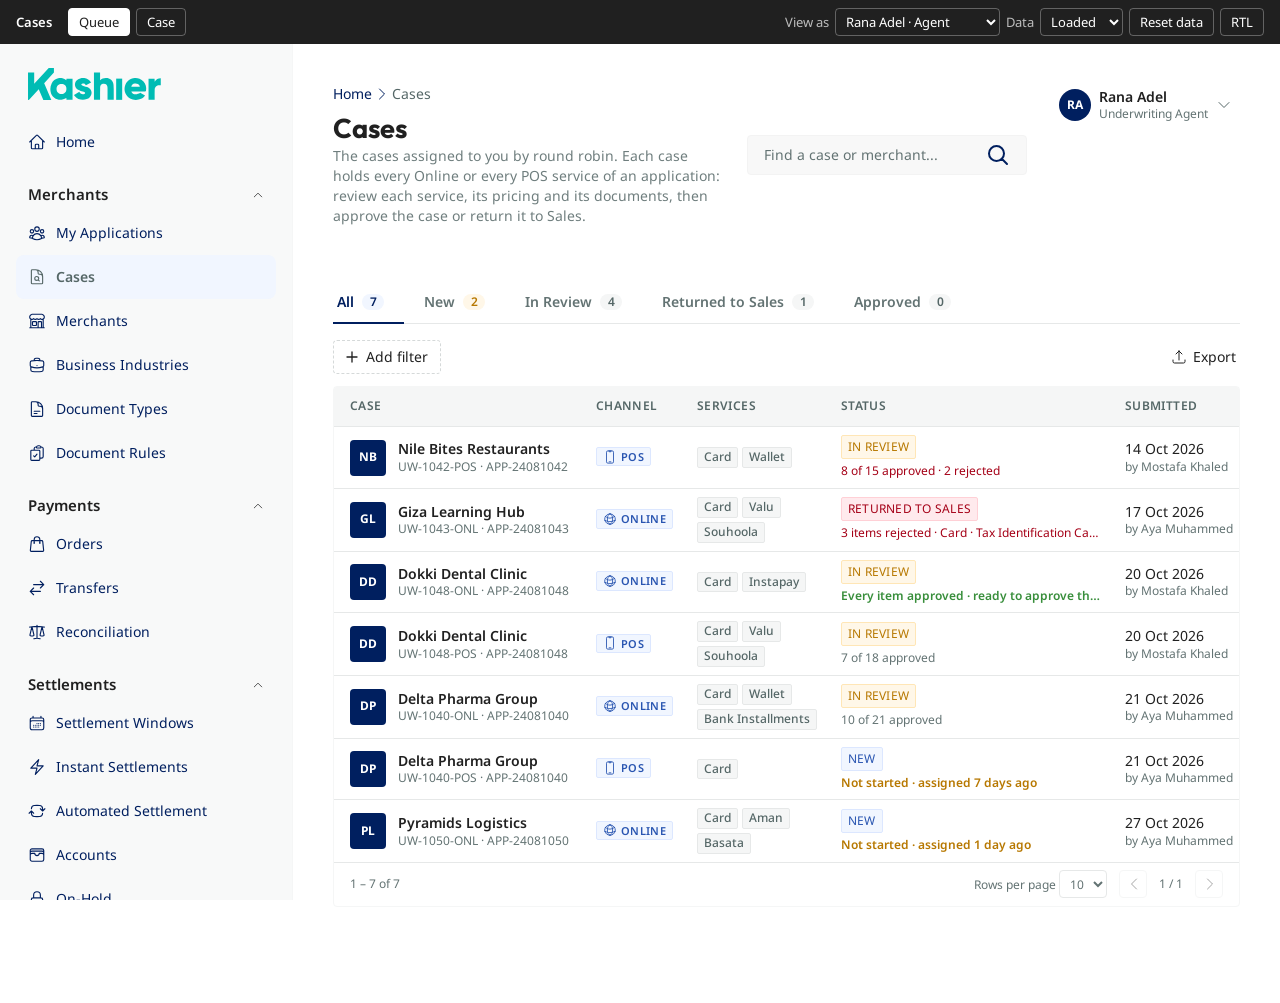
==== cases/index.html @ 45ff6eff "Cases prototype: underwriting review of submitted applications, one case per channel Co-Authored-By:" ====
<!DOCTYPE html>
<html lang="en" dir="ltr">
<head>
<meta charset="UTF-8">
<meta name="viewport" content="width=device-width, initial-scale=1">
<title>Cases</title>
<link rel="preconnect" href="https://fonts.googleapis.com">
<link rel="preconnect" href="https://fonts.gstatic.com" crossorigin>
<link href="https://fonts.googleapis.com/css2?family=Outfit:wght@400;600;700&family=Noto+Sans:wght@400;500;600;700&family=Noto+Naskh+Arabic:wght@400;600&display=swap" rel="stylesheet">
<link rel="stylesheet" href="../sales-applications/shared/base.css">
<link rel="stylesheet" href="../sales-applications/shared/sa.css">
<link rel="stylesheet" href="../components/filter-bar.css">
<style>
  /* Cases list: a list page (tables.md), one row per case */
  .wrap { max-width: 1600px; margin-inline: auto; display: flex; flex-direction: column; gap: 24px; }
  .wrap > [data-live="body"] { min-width: 0; display: flex; flex-direction: column; gap: 16px; }
  .lnav { display: flex; flex-direction: column; gap: 16px; min-width: 0; }
  .stabs { display: flex; gap: 0; overflow-x: auto; scrollbar-width: none; background: linear-gradient(var(--border), var(--border)) left bottom / 100% 1px no-repeat; background-attachment: local; }
  .stabs::-webkit-scrollbar { display: none; }
  .stabs button { display: inline-flex; align-items: center; gap: 8px; padding: 10px 20px; border: 0; background: none; font-weight: 600; color: var(--muted-fg); border-block-end: 2px solid transparent; white-space: nowrap; flex-shrink: 0; }
  .stabs button:first-child { padding-inline-start: 4px; }
  .stabs button:hover { color: var(--foreground); }
  .stabs button[aria-selected="true"] { color: var(--primary); border-color: var(--primary); }
  .stabs .c { font-size: 12px; font-weight: 600; min-width: 22px; padding: 0 6px; border-radius: 99px; background: var(--muted); color: var(--cadet-base); text-align: center; }
  .stabs [aria-selected="true"] .c { background: var(--primary-10); color: var(--primary); }
  .stabs .c.attn { background: var(--mango-10); color: var(--mango-70); }

  /* topbar search (layout.md §6b): 370px from 1440, 280px at 1280, a full-width row under the title below that */
  .hdr { flex-wrap: wrap; }
  .hdr .tsearch { align-self: center; display: flex; }
  .hdr .tsearch.kf-search { width: 280px; max-width: none; flex: 0 0 auto; }
  @media (min-width: 1440px) { .hdr .tsearch.kf-search { width: 370px; } }
  @media (max-width: 1279px) { .hdr .tsearch { order: 3; flex-basis: 100%; } .hdr .tsearch.kf-search { width: 100%; } }
  .lcard { background: var(--white); border: 1px solid var(--border-subtle); border-radius: var(--radius); min-width: 0; overflow: hidden; }

  table.dt.uwq { min-width: 940px; }
  .dt td { cursor: pointer; }
  .dt th, .dt td { padding-inline: 12px; }
  .dt th:first-child, .dt td:first-child { padding-inline-start: 16px; min-width: 250px; }
  .dt .mer { display: flex; align-items: center; gap: 12px; }
  .dt .mer .two { min-width: 0; }
  .dt .two .p { font-weight: 600; white-space: nowrap; }
  .dt .mer .two .s { white-space: nowrap; overflow: hidden; text-overflow: ellipsis; max-width: 220px; }
  .mav { width: 36px; height: 36px; border-radius: 4px; background: var(--primary); color: var(--white); display: grid; place-items: center; font-size: 12px; font-weight: 700; flex-shrink: 0; }
  .dt td.num { white-space: nowrap; }
  .dt td.go { width: 40px; padding-inline: 4px 12px; color: var(--cadet-base); }
  .dt tr:focus-visible td { background: var(--primary-10); outline: none; }
  .svcs { display: flex; flex-wrap: wrap; gap: 4px; max-width: 260px; }
  .svcs .tag { text-transform: none; letter-spacing: 0; font-weight: 500; font-size: 12px; }
  .sub2 { display: block; margin-block-start: 4px; font-size: 12px; color: var(--muted-fg); max-width: 260px; white-space: nowrap; overflow: hidden; text-overflow: ellipsis; }
  .sub2.h { color: var(--destructive); }
  .sub2.m { color: var(--mango-70); font-weight: 600; }
  .sub2.ok { color: var(--lemon-80); font-weight: 600; }
  .who { display: inline-flex; align-items: center; gap: 8px; white-space: nowrap; }
  .who .av { width: 28px; height: 28px; border-radius: 50%; background: var(--primary-10); color: var(--primary); display: grid; place-items: center; font-size: 11px; font-weight: 700; }
  .pager select { border: 1px solid var(--border); border-radius: 4px; height: 28px; padding: 0 6px; background: var(--white); }
  @media (pointer: coarse) { .pager select { height: 44px; } }
  .skel-row td span { display: block; height: 12px; border-radius: 2px; background: linear-gradient(90deg, var(--muted) 0%, #ECEEEE 50%, var(--muted) 100%); background-size: 200% 100%; animation: sk 1s linear infinite; }

  /* below 1280: record cards (lists.md §1), 2-up on tablets */
  .rcards-l { display: none; }
  @media (max-width: 1279px) {
    .tscroll { display: none; }
    .rcards-l { display: grid; grid-template-columns: 1fr; gap: 8px; padding: 12px; }
    .rc { display: flex; flex-direction: column; gap: 8px; padding: 12px; border: 1px solid var(--border); border-radius: var(--radius); background: var(--white); text-align: start; width: 100%; color: var(--foreground); }
    .rc:active { background: var(--primary-10); }
    .rc .top { display: flex; align-items: center; gap: 12px; }
    .rc .top .t { flex: 1; min-width: 0; display: flex; flex-direction: column; }
    .rc .top .t b { font-weight: 600; }
    .rc .top .t span, .rc .meta { font-size: 12px; color: var(--muted-fg); }
    .rc .meta { display: flex; flex-wrap: wrap; gap: 4px 12px; }
    .rc .svcs { max-width: none; }
  }
  @media (min-width: 768px) and (max-width: 1279px) { .rcards-l { grid-template-columns: 1fr 1fr; } }
  @media (max-width: 767px) { .pager .rpp { display: none; } }
</style>
</head>
<body>
<script src="../components/filter-bar.js"></script>
<script src="../sales-applications/shared/agent-icons.js"></script>
<script src="../sales-applications/shared/sa-core.js"></script>
<script src="shared/uw-core.js"></script>
<script src="shared/uw-queue.js"></script>
<script>
(function () {
  const { esc } = SA;
  let data = 'loaded';
  const V = {
    key: 'uw-queue', nav: 'Cases', protoTitle: 'Cases', pages: UW.PAGES, me: () => UW.me(),
    protoControls: () => `<label class="lbl" for="uwAs">View as</label><select id="uwAs">${Object.values(UW.USERS).map(u => `<option value="${u.key}" ${UW.me().key === u.key ? 'selected' : ''}>${esc(u.name)} · ${u.manager ? 'Manager' : 'Agent'}</option>`).join('')}</select><label class="lbl" for="dstate">Data</label><select id="dstate">${['loaded', 'loading', 'empty'].map(d => `<option value="${d}" ${data === d ? 'selected' : ''}>${d[0].toUpperCase() + d.slice(1)}</option>`).join('')}</select><button type="button" id="uwReset">Reset data</button>`,
    bindProto() {
      document.getElementById('uwAs').onchange = e => { UW.setMe(e.target.value); UWQueue.reset(); SA.rerender(); SA.toast('Viewing as ' + UW.me().name); };
      document.getElementById('dstate').onchange = e => { data = e.target.value; UWQueue.setData(data); SA.rerender(); };
      document.getElementById('uwReset').onclick = () => { UW.resetAll(); location.reload(); };
    },
    render() { UWQueue.render(document.getElementById('page')); },
    chg: UWQueue.chg,
    act: UWQueue.act
  };
  document.addEventListener('click', e => { const tr = e.target.closest('tr[data-href]'); if (tr) location.href = tr.dataset.href; });
  document.addEventListener('keydown', e => { const tr = e.target.closest && e.target.closest('tr[data-href]'); if (tr && (e.key === 'Enter' || e.key === ' ')) { e.preventDefault(); location.href = tr.dataset.href; } });
  SA.mount(V);
})();
</script>
</body>
</html>
---- sales-applications/shared/base.css ----
/* Filter proposals: shared shell, tokens and table (kashier-styleguide v0.17). No shadows anywhere. */
:root {
  --primary: #001F5F; --primary-hover: #103788; --primary-10: #F1F6FF; --ocean-20: #DCE7FF; --ocean-30: #C0D5FF; --link: #2955B1;
  --accent: #00BCB4;
  --destructive: #A50017; --error-10: #FFEAED;
  --warning: #FBAF1F; --warning-fg: #513500; --mango-10: #FFF7E8; --mango-20: #FFE6B6; --mango-60: #D9930E; --mango-70: #B77801;
  --success: #4AAB4E; --lemon-10: #F3FFF4; --lemon-20: #D1FFD3; --lemon-80: #388E3B;
  --foreground: #202020; --muted-fg: #637373; --cadet-base: #556767; --cadet-04: #839090; --cadet-05: #919C9C; --cadet-07: #D5D9D9;
  --border: #E6E8E8; --border-subtle: #F5F6F6; --muted: #F5F6F6; --bg: #F8F9F9; --white: #FFFFFF;
  --scrim: rgba(0, 0, 0, .4);
  --radius: 4px;
  --font-display: 'Outfit', Arial, sans-serif;
  --font-body: 'Noto Sans', Arial, sans-serif;
  --fs-xs: 14px; --fs-xxs: 12px;
  --sidebar-w: 293px;
  --ctl-h: 36px; /* filter-row control height: Customer Portal 37 rounded to the 4px grid */
}
html[lang="ar"] { --font-display: 'Cairo', Tahoma, sans-serif; --font-body: 'Noto Naskh Arabic', Tahoma, sans-serif; --fs-xs: 13px; }

* { box-sizing: border-box; }
html, body { margin: 0; }
body { font-family: var(--font-body); font-size: var(--fs-xs); line-height: 1.4; color: var(--foreground); background: var(--white); }
h1, h2, h3 { margin: 0; font-family: var(--font-display); font-weight: 700; }
button, input, select { font: inherit; color: inherit; }
button { cursor: pointer; }
a { color: var(--link); text-decoration: none; }
:focus-visible { outline: 2px solid var(--primary); outline-offset: 2px; }
[hidden] { display: none !important; }
.sr-only { position: absolute; width: 1px; height: 1px; overflow: hidden; clip: rect(0 0 0 0); white-space: nowrap; }
.ic { width: 18px; height: 18px; flex-shrink: 0; }
.ic-14 { width: 14px; height: 14px; flex-shrink: 0; }
.ic-16 { width: 16px; height: 16px; flex-shrink: 0; }
.ic-20 { width: 20px; height: 20px; flex-shrink: 0; }
.ic-24 { width: 24px; height: 24px; flex-shrink: 0; }
[dir="rtl"] .mirror { transform: scaleX(-1); }
.num { font-variant-numeric: tabular-nums; white-space: nowrap; }
.muted { color: var(--muted-fg); }
@media (prefers-reduced-motion: reduce) { *, *::before, *::after { animation-duration: 0s !important; transition-duration: 0s !important; } }

/* ---------- Proposal switcher (prototype chrome, not product UI) ---------- */
.proto { position: sticky; top: 0; z-index: 70; display: flex; align-items: center; gap: 8px 16px; flex-wrap: nowrap; overflow-x: auto; white-space: nowrap; scrollbar-width: none; min-height: 44px;
  padding: 8px 16px; background: var(--foreground); color: var(--white); font-size: 13px; }
.proto b { font-weight: 600; }
.proto a, .proto button { color: var(--white); border: 1px solid rgba(255,255,255,.3); background: none; border-radius: 4px; padding: 4px 10px; font-size: 13px; }
.proto a[aria-current="page"], .proto button[aria-pressed="true"] { background: var(--white); color: var(--foreground); border-color: var(--white); }
.proto .grp { display: flex; gap: 6px; align-items: center; flex-wrap: nowrap; flex-shrink: 0; }
.proto > b { flex-shrink: 0; }
.proto .sp { flex: 1; min-width: 8px; }
.proto::-webkit-scrollbar { display: none; }
@media (max-width: 767px) { .proto { position: static; font-size: 12px; } .proto > b { display: none; } .proto a, .proto button { padding: 2px 8px; font-size: 12px; } }

/* ---------- Shell ---------- */
.app { display: flex; min-height: calc(100vh - 44px); }
.sidebar { width: var(--sidebar-w); flex-shrink: 0; background: var(--bg); border-inline-end: 1px solid var(--border-subtle);
  padding: 24px 16px 20px; position: sticky; top: 44px; align-self: flex-start; height: calc(100vh - 44px); overflow-y: auto; }
.merchant { display: flex; align-items: center; gap: 10px; margin-block-end: 24px; }
.merchant .logo { width: 38px; height: 38px; border-radius: 4px; background: var(--primary); color: var(--white); display: grid; place-items: center; font-weight: 700; }
.merchant .nm { font-weight: 700; }
.merchant .mid { display: inline-block; font-size: 11px; color: var(--cadet-base); border: 1px solid var(--border); border-radius: 4px; padding-inline: 6px; }
.nav-grp { display: flex; flex-direction: column; gap: 4px; margin-block-start: 20px; }
.nav-grp:first-child { margin-block-start: 0; }
.nav-lbl { margin: 0 0 4px; padding-inline-start: 16px; font-size: 15px; font-weight: 600; }
.nav a { display: flex; align-items: center; gap: 10px; height: 44px; padding-inline: 12px; border-radius: 8px; color: var(--primary); }
.nav a:hover { background: var(--primary-10); }
.nav a[aria-current="page"] { color: var(--cadet-base); font-weight: 600; background: var(--primary-10); }

.main-col { flex: 1; min-width: 0; display: flex; flex-direction: column; }
.mbar { display: none; align-items: center; gap: 4px; height: 56px; padding-inline: 4px 16px; border-block-end: 1px solid var(--border-subtle); background: var(--white); }
.mbar .brand { font-family: var(--font-display); font-weight: 700; font-size: 20px; color: var(--primary); flex: 1; }
.icon-btn { width: 44px; height: 44px; display: inline-grid; place-items: center; border: 0; background: none; border-radius: 4px; color: var(--foreground); }
.icon-btn:hover { background: var(--muted); }
.nav-scrim { position: fixed; inset: 0; background: var(--scrim); z-index: 55; display: none; }
.nav-scrim.show { display: block; }
@media (max-width: 1023px) {
  .sidebar { position: fixed; inset-block: 0; inset-inline-start: 0; height: 100%; width: min(var(--sidebar-w), 86vw); z-index: 60; display: none; }
  .sidebar.open { display: block; }
  .mbar { display: flex; }
}

.container { width: 100%; padding: 16px 16px 96px; }
.wrap { max-width: 1600px; margin-inline: auto; display: flex; flex-direction: column; gap: 32px; }
@media (min-width: 768px) { .container { padding: 24px 24px 96px; } }
@media (min-width: 1024px) { .container { padding: 32px 32px 96px; } }
@media (min-width: 1280px) { .container { padding: 40px 40px 96px; } }

/* ---------- Topbar + page head ---------- */
.tb { display: flex; align-items: center; gap: 24px; min-height: 47px; }
.tb h1 { flex: 1; min-width: 0; font-size: 25px; line-height: 1.2; }
.tb-ctrls { display: none; align-items: center; gap: 24px; }
.lang-btn { border: 0; background: none; color: var(--cadet-base); padding: 8px 4px; min-height: 40px; }
.lang-btn:hover { color: var(--primary); }
.cur { display: inline-flex; align-items: center; gap: 4px; border: 1px solid var(--border); border-radius: 6px; padding: 6px 12px; }
.modechip { display: inline-flex; align-items: center; gap: 12px; padding: 8px; border-radius: 4px; border: 1px solid var(--mango-20); background: var(--mango-10); color: var(--warning-fg); white-space: nowrap; }
.modechip .trk { width: 32px; height: 16px; border-radius: 99px; background: var(--warning); position: relative; }
.modechip .trk::after { content: ""; position: absolute; top: -2px; inset-inline-start: 0; width: 20px; height: 20px; border-radius: 50%; background: var(--mango-10); border: 1px solid var(--mango-70); }
@media (min-width: 768px) { .tb h1 { font-size: 31px; } .tb-ctrls { display: flex; } }
@media (min-width: 1280px) { .tb h1 { font-size: 39px; } }

.cta-row { display: flex; justify-content: flex-end; gap: 12px; margin-block-end: -8px; }

/* ---------- Buttons ---------- */
.btn { display: inline-flex; align-items: center; justify-content: center; gap: 8px; height: 40px; padding-inline: 16px; border-radius: var(--radius);
  font-size: 14px; font-weight: 600; border: 1px solid transparent; white-space: nowrap; transition: background .12s, border-color .12s, color .12s; }
.btn-primary { background: var(--primary); color: var(--white); }
.btn-primary:hover { background: var(--primary-hover); }
.btn-outline { background: var(--white); border-color: var(--border); color: var(--primary); }
.btn-outline:hover { border-color: var(--primary); }
.btn-ghost { background: none; color: var(--primary); padding-inline: 8px; }
.btn-ghost:hover { background: var(--primary-10); }
.btn:disabled { opacity: .5; cursor: not-allowed; }
.btn-sm { height: var(--ctl-h); padding-inline: 12px; }
.btn:active { transform: translateY(1px); }

/* ---------- KPI bar ---------- */
.kpis { display: grid; grid-template-columns: repeat(2, 1fr); gap: 1px; background: var(--border-subtle); border: 1px solid var(--border-subtle); border-radius: var(--radius); overflow: hidden; }
.kpi { background: var(--white); padding: 16px; min-width: 0; }
.kpi .l { font-size: 12px; text-transform: uppercase; letter-spacing: .03em; color: var(--cadet-base); }
.kpi .v { font-family: var(--font-display); font-weight: 700; font-size: 25px; margin-block-start: 4px; }
.kpi .s { font-size: 12px; color: var(--muted-fg); }
@media (min-width: 1024px) { .kpis { grid-template-columns: repeat(4, 1fr); } .kpi .v { font-size: 31px; } }

/* Filters own what they filter: filter region + table sit in one 12px sub-stack */
.owned { display: flex; flex-direction: column; gap: 12px; min-width: 0; }

/* ---------- Table card ---------- */
.tcard { border: 1px solid var(--border-subtle); border-radius: var(--radius); background: var(--white); overflow: hidden; }
.tscroll { overflow-x: auto; }
table.dt { width: 100%; border-collapse: collapse; min-width: 880px; }
.dt th { height: 40px; padding-inline: 16px; background: var(--muted); text-align: start; font-size: 12px; font-weight: 600; text-transform: uppercase; letter-spacing: .03em; color: var(--cadet-base); white-space: nowrap; }
.dt td { height: 49px; padding: 8px 16px; border-block-start: 1px solid var(--border); vertical-align: middle; }
.dt tbody tr:hover td { background: var(--primary-10); }
.dt .two .p { display: block; }
.dt .two .s { display: block; font-size: 12px; color: var(--muted-fg); }
.dt .end { text-align: end; }
.cur-cell .c { font-size: 12px; color: var(--muted-fg); margin-inline-start: 4px; }
.sc { display: inline-block; padding: 2px 6px; border-radius: 2px; font-size: 12px; text-transform: uppercase; letter-spacing: .02em; white-space: nowrap; }
.sc.ok { background: var(--lemon-10); color: var(--lemon-80); border: 1px solid var(--lemon-20); }
.sc.bad { background: var(--error-10); color: var(--destructive); border: 1px solid #FFD0D6; }
.sc.warn { background: var(--mango-10); color: var(--mango-70); border: 1px solid var(--mango-20); }
.sc.neu { background: var(--muted); color: var(--cadet-base); border: 1px solid var(--border); }
.sc.info { background: var(--primary-10); color: var(--link); border: 1px solid var(--ocean-20); }
.pager { display: flex; align-items: center; justify-content: space-between; gap: 16px; height: 44px; padding-inline: 16px; border-block-start: 1px solid var(--border); font-size: 12px; color: var(--muted-fg); }
.pager .r { display: flex; align-items: center; gap: 12px; }
.pager button { width: 28px; height: 28px; border: 1px solid var(--border); background: var(--white); border-radius: 4px; display: inline-grid; place-items: center; color: var(--foreground); }
.pager button:disabled { opacity: .4; cursor: not-allowed; }

/* loading + empty */
.skel td span { display: block; height: 12px; border-radius: 2px; background: linear-gradient(90deg, var(--muted) 0%, #ECEEEE 50%, var(--muted) 100%); background-size: 200% 100%; animation: sk 1s linear infinite; }
@keyframes sk { from { background-position: 200% 0; } to { background-position: -200% 0; } }
.empty { padding: 56px 16px; text-align: center; display: flex; flex-direction: column; align-items: center; gap: 8px; }
.empty .ei { width: 48px; height: 48px; border-radius: 50%; background: var(--primary-10); color: var(--primary); display: grid; place-items: center; margin-block-end: 8px; }
.empty h3 { font-size: 18px; }
.empty p { margin: 0 0 8px; color: var(--muted-fg); max-width: 360px; }

/* ---------- Mobile record list (table collapses <768) ---------- */
.mlist { display: none; }
@media (max-width: 767px) {
  .tscroll { display: none; }
  .mlist { display: flex; flex-direction: column; }
  .mrow { display: flex; justify-content: space-between; gap: 12px; padding: 12px 16px; border-block-start: 1px solid var(--border); }
  .mrow:first-child { border-block-start: 0; }
  .mrow .a { font-weight: 700; }
  .mrow .t { display: flex; flex-direction: column; gap: 4px; min-width: 0; }
  .mrow .t span:last-child { font-size: 12px; color: var(--muted-fg); }
  .mrow .e { display: flex; flex-direction: column; align-items: flex-end; gap: 4px; }
  .pager .rpp { display: none; }
}
---- sales-applications/shared/sa.css ----
/* Sales Applications directions: shared pieces on top of base.css (kashier-styleguide v0.18). No shadows anywhere. */
.ell { white-space: nowrap; overflow: hidden; text-overflow: ellipsis; min-width: 0; }
.btn-danger { background: var(--destructive); color: var(--white); }
.btn-danger:hover { background: #7E0012; }
.btn-outline-danger { background: var(--white); border-color: var(--border); color: var(--destructive); }
.btn-outline-danger:hover { border-color: var(--destructive); }
.link-btn { border: 0; background: none; color: var(--link); font-weight: 600; padding: 4px 2px; border-radius: 4px; display: inline-flex; align-items: center; gap: 6px; }
.link-btn:hover { color: var(--primary-hover); text-decoration: underline; }
.link-btn.danger { color: var(--destructive); }
.link-btn:disabled { color: var(--cadet-05); cursor: not-allowed; text-decoration: none; }

/* ---------- Proto bar extras ---------- */
.proto select { background: none; color: var(--white); border: 1px solid rgba(255,255,255,.3); border-radius: 4px; padding: 3px 6px; font-size: 13px; }
.proto select option { color: var(--foreground); }
.proto .lbl { opacity: .7; }

/* ---------- Admin topbar (back office) ---------- */
.atb { display: flex; align-items: center; justify-content: flex-end; gap: 24px; min-height: 47px; }
.atb .who { display: flex; align-items: center; gap: 10px; font-weight: 600; }
.av { width: 32px; height: 32px; border-radius: 50%; background: var(--primary-10); color: var(--primary); display: inline-grid; place-items: center; font-size: 12px; font-weight: 700; flex-shrink: 0; }
.brand-word { font-family: var(--font-display); font-weight: 700; font-size: 24px; color: var(--accent); padding-inline-start: 12px; margin-block-end: 24px; display: block; }
.nav a.sub { padding-inline-start: 40px; height: 40px; }
@media (max-width: 1023px) { .atb { display: none; } }

/* ---------- Page header ---------- */
.ph { display: flex; flex-direction: column; gap: 8px; }
.crumb { display: flex; align-items: center; gap: 8px; font-size: 13px; color: var(--muted-fg); flex-wrap: wrap; }
.crumb a { color: var(--link); }
.ph h1 { font-size: 25px; line-height: 1.2; }
@media (min-width: 768px) { .ph h1 { font-size: 31px; } }
.ph .desc { margin: 0; color: var(--cadet-base); max-width: 760px; }
.ph-row { display: flex; align-items: center; gap: 12px; flex-wrap: wrap; }
.ph-row .sp { flex: 1; }
.ph-row:empty { display: none; }
/* ---------- Agent portal shell, measured from staging (agent/dashboard/document-types) ---------- */
/* Our theme (styleguide): white page, light-grey full-height sidebar (base.css .sidebar). Staging's structure stays. */
.sidebar.sidenav { padding: 20px 16px; }
.sidenav .logo { display: block; width: 145px; margin: 4px 0 20px; padding-inline-start: 12px; }
.sidenav .logo img, .mbar .mlogo { display: block; width: 100%; height: auto; }
.sidenav .routes { display: flex; flex-direction: column; }
.nlink { display: flex; align-items: center; gap: 10px; min-height: 44px; padding: 8px 12px; border-radius: 8px; color: var(--primary); font-size: 14px; line-height: 1.4; }
.nlink .ic { width: 18px; height: 18px; }
.nlink:hover { background: var(--primary-10); }
.nlink[aria-current="page"] { background: var(--primary-10); font-weight: 600; color: var(--cadet-base); }
.ngrp-t { display: flex; align-items: center; justify-content: space-between; width: 100%; margin: 16px 0 2px; padding: 4px 12px; border: 0; background: none; font-size: 15px; font-weight: 600; color: var(--foreground); border-radius: 4px; }
.ngrp-t .ic-12 { width: 12px; height: 12px; transition: transform .15s; transform: rotate(180deg); } /* expanded = chevron up, as staging */
.ngrp-t[aria-expanded="false"] .ic-12 { transform: none; }
.mbar .mlogo { width: 110px; flex: 1; max-width: 110px; margin-inline-end: auto; }
.pav { width: 32px; height: 32px; border-radius: 50%; background: var(--primary); color: var(--white); display: inline-grid; place-items: center; font-size: 12px; font-weight: 700; flex-shrink: 0; }

/* Header: no bar, no border. Start side: breadcrumb, title, description (2px apart), meta. End side: profile. */
.ph { gap: 0; }
.hdr { display: flex; justify-content: space-between; align-items: flex-start; gap: 24px; margin-block-end: 32px; }
.hdr-l { display: flex; flex-direction: column; gap: 2px; min-width: 0; flex: 1; }
.hdr .crumb { gap: 0; font-size: 14px; color: var(--cadet-base); }
.hdr .crumb a { color: var(--primary); }
.hdr .crumb svg { width: 20px; height: 20px; padding: 2px; color: var(--primary); }
[dir="rtl"] .hdr .crumb svg { transform: scaleX(-1); }
.hdr h1 { font-size: 27.2px; line-height: 1.1; color: var(--foreground); margin-block-start: 8px; }
.hdr .desc { font-size: 14px; line-height: 20px; color: #6F7E7E; max-width: 820px; }
.hdr .ph-meta { margin-block-start: 8px; }
.profile { display: flex; align-items: center; gap: 8px; padding: 4px 8px; border: 0; background: none; border-radius: 4px; text-align: start; flex-shrink: 0; color: var(--cadet-base); }
.profile:hover { background: var(--muted); }
.profile .pdata { display: flex; flex-direction: column; }
.profile .pname { font-size: 14px; font-weight: 600; color: var(--foreground); line-height: 18px; }
.profile .pmail { font-size: 12px; color: var(--muted-fg); line-height: 16px; }
@media (max-width: 1023px) { .hdr .profile { display: none; } .hdr { margin-block-end: 24px; } .hdr h1 { font-size: 25px; } }
/* Page actions: their own end-aligned row at the start of the content */
.ph > .ph-row { justify-content: flex-end; }
@media (max-width: 767px) { .ph > .ph-row .btn { flex: 1; } }
.ph-meta { display: flex; align-items: center; flex-wrap: wrap; gap: 6px 20px; font-size: 13px; color: var(--cadet-base); margin-block-start: -4px; min-height: 36px; }
.ph-meta .mi { display: inline-flex; align-items: center; gap: 6px; }
.ph-meta .mi > svg { color: var(--cadet-04); }
.ph-meta a { display: inline-flex; align-items: center; gap: 2px; font-weight: 600; }
.ph-meta .link-btn { padding: 0; font-size: 13px; }
.zoho { display: inline-flex; align-items: center; gap: 6px; font-size: 12px; color: var(--cadet-base); border: 1px solid var(--border); border-radius: 4px; padding: 2px 8px; background: var(--white); }
.zoho a { font-weight: 600; }

/* Status chip (tables.md StatusChip, also used in headers) */
.sc { display: inline-flex; align-items: center; gap: 6px; padding: 2px 6px; border-radius: 2px; font-size: 12px; text-transform: uppercase; letter-spacing: .02em; white-space: nowrap; line-height: 1.5; }
.tag { display: inline-flex; align-items: center; gap: 4px; padding: 1px 6px; border-radius: 2px; font-size: 11px; font-weight: 600; text-transform: uppercase; letter-spacing: .03em; white-space: nowrap; background: var(--muted); color: var(--cadet-base); border: 1px solid var(--border); }
.tag.req { background: var(--mango-10); color: var(--mango-70); border-color: var(--mango-20); }
.tag.ok { background: var(--lemon-10); color: var(--lemon-80); border-color: var(--lemon-20); }
.tag.info { background: var(--primary-10); color: var(--link); border-color: var(--ocean-20); }
.tag.bad { background: var(--error-10); color: var(--destructive); border-color: #FFD0D6; }
.tag.best { background: var(--lemon-10); color: var(--lemon-80); border-color: var(--lemon-20); }

/* ---------- Cards / sections ---------- */
.card { background: var(--white); border: 1px solid var(--border-subtle); border-radius: var(--radius); min-width: 0; }
.sec { padding: 24px; display: flex; flex-direction: column; gap: 20px; }
@media (max-width: 767px) { .sec { padding: 16px; } }
.sec-h { display: flex; align-items: flex-start; gap: 12px; }
.sec-h .tt { flex: 1; min-width: 0; display: flex; flex-direction: column; gap: 4px; }
.sec-h h2 { font-size: 20px; display: flex; align-items: center; gap: 10px; flex-wrap: wrap; }
.sec-h p { margin: 0; color: var(--muted-fg); }
.sub-h { font-family: var(--font-body); font-size: 14px; font-weight: 700; display: flex; align-items: center; gap: 8px; }
.grid2 { display: grid; gap: 16px; grid-template-columns: 1fr; }
.grid3 { display: grid; gap: 16px; grid-template-columns: 1fr; }
@media (min-width: 768px) { .grid2 { grid-template-columns: 1fr 1fr; } .grid3 { grid-template-columns: repeat(3, 1fr); } }

/* ---------- Form fields ---------- */
.fld { display: flex; flex-direction: column; gap: 6px; min-width: 0; }
.fld > label, .fld > .lbl { font-weight: 600; font-size: 14px; }
.req-star { color: var(--destructive); }
.fld .opt, .opt { font-weight: 400; font-size: 12px; color: var(--muted-fg); }
.fld .hint, .hint { font-size: 12px; color: var(--muted-fg); }
.ferr { display: flex; align-items: flex-start; gap: 6px; font-size: 12px; color: var(--destructive); }
.ferr:empty { display: none; }
.inp, .sel { height: 40px; width: 100%; padding-inline: 12px; border: 1px solid var(--border); border-radius: var(--radius); background: var(--white); min-width: 0; font: inherit; color: inherit; }
.sel { padding-inline-end: 32px; appearance: none; background-image: url("data:image/svg+xml,%3Csvg xmlns='http://www.w3.org/2000/svg' viewBox='0 0 24 24' fill='none' stroke='%23556767' stroke-width='1.5'%3E%3Cpath d='m19.5 8.25-7.5 7.5-7.5-7.5'/%3E%3C/svg%3E"); background-repeat: no-repeat; background-size: 16px; background-position: right 10px center; }
[dir="rtl"] .sel { background-position: left 10px center; }
textarea.inp { height: auto; min-height: 72px; padding: 10px 12px; resize: vertical; line-height: 1.4; }
.inp::placeholder, textarea.inp::placeholder { color: var(--cadet-05); }
.inp:hover, .sel:hover { border-color: var(--cadet-07); }
.inp:focus, .sel:focus { outline: 1px solid var(--primary); border-color: var(--primary); }
.inp:disabled, .sel:disabled { background: var(--muted); color: var(--muted-fg); cursor: not-allowed; }
.inp.err, .sel.err, .money.err { border-color: var(--destructive); }
.sel.is-empty { color: var(--cadet-05); }

/* money input: value + unit */
.money { display: inline-flex; align-items: stretch; border: 1px solid var(--border); border-radius: var(--radius); background: var(--white); min-width: 0; width: 100%; height: 40px; }
.money:focus-within { outline: 1px solid var(--primary); border-color: var(--primary); }
.money input { flex: 1; min-width: 0; width: 100%; border: 0; padding-inline: 10px; background: none; text-align: end; font-variant-numeric: tabular-nums; }
.money input:focus { outline: none; }
.money input::placeholder { color: var(--cadet-07); }
.money .u { display: inline-flex; align-items: center; padding-inline: 8px; color: var(--cadet-base); font-size: 12px; border-inline-start: 1px solid var(--border-subtle); background: var(--bg); border-start-end-radius: var(--radius); border-end-end-radius: var(--radius); }
.money.warn { border-color: var(--mango-60); }
.money.dis { background: var(--muted); }

/* chips (single select) */
.choice { display: flex; flex-wrap: wrap; gap: 8px; }
.choice button { height: 40px; padding-inline: 14px; border: 1px solid var(--border); background: var(--white); border-radius: var(--radius); color: var(--foreground); }
.choice button:hover { border-color: var(--primary); }
.choice button[aria-checked="true"] { border-color: var(--primary); background: var(--primary-10); color: var(--primary); font-weight: 600; }

/* checkbox row */
.cbx { display: inline-flex; align-items: center; gap: 8px; cursor: pointer; min-height: 32px; }
.cbx input { width: 16px; height: 16px; margin: 0; accent-color: var(--primary); flex-shrink: 0; }
.cbx.dis { color: var(--muted-fg); cursor: not-allowed; }

/* multi-select (activities) */
.ms { position: relative; }
.ms-btn { display: flex; align-items: center; justify-content: space-between; gap: 8px; height: 40px; width: 100%; padding-inline: 12px; border: 1px solid var(--border); border-radius: var(--radius); background: var(--white); text-align: start; }
.ms-btn:hover { border-color: var(--cadet-07); }
.ms-pop { position: absolute; z-index: 40; inset-inline: 0; top: calc(100% + 4px); background: var(--white); border: 1px solid var(--border); border-radius: var(--radius); padding: 8px; display: flex; flex-direction: column; gap: 6px; max-height: 300px; }
.ms-pop .inp { height: 36px; }
.ms-list { overflow-y: auto; display: flex; flex-direction: column; }
.ms-list label { display: flex; align-items: center; gap: 8px; padding: 8px; border-radius: 4px; cursor: pointer; }
.ms-list label:hover { background: var(--primary-10); }
.ms-list input { width: 16px; height: 16px; margin: 0; accent-color: var(--primary); }
.pills { display: flex; flex-wrap: wrap; gap: 6px; }
.pill { display: inline-flex; align-items: center; gap: 4px; height: 28px; padding-inline: 8px 4px; border: 1px solid var(--ocean-20); background: var(--primary-10); color: var(--primary); border-radius: 4px; font-size: 13px; }
.pill .n { font-size: 11px; font-weight: 700; color: var(--link); }
.pill button { border: 0; background: none; color: var(--primary); width: 20px; height: 20px; display: inline-grid; place-items: center; border-radius: 3px; padding: 0; }
.pill button:hover { background: var(--ocean-20); }

/* ---------- Switch ---------- */
.sw { position: relative; display: inline-flex; flex-shrink: 0; width: 42px; height: 24px; border-radius: 99px; border: 2px solid transparent; background: var(--cadet-04); padding: 0; }
.sw::after { content: ""; width: 20px; height: 20px; border-radius: 50%; background: var(--white); transition: transform .15s; }
.sw[aria-checked="true"] { background: var(--primary); }
.sw[aria-checked="true"]::after { transform: translateX(18px); }
[dir="rtl"] .sw[aria-checked="true"]::after { transform: translateX(-18px); }

/* ---------- Approval flags on rates ---------- */
.flag { display: inline-flex; align-items: center; gap: 4px; font-size: 12px; line-height: 1.3; }
.flag.m { color: var(--mango-70); }
.flag.h { color: var(--destructive); }
.flag.ok { color: var(--lemon-80); }
.flag.mute { color: var(--muted-fg); }
.src { font-size: 12px; color: var(--muted-fg); display: inline-flex; align-items: center; gap: 4px; }

/* ---------- Upload rows ---------- */
.ups { display: flex; flex-direction: column; border: 1px solid var(--border); border-radius: var(--radius); }
.up { display: flex; align-items: center; gap: 12px; padding: 12px 16px; border-block-start: 1px solid var(--border); min-width: 0; flex-wrap: wrap; }
.up:first-child { border-block-start: 0; }
.up .tt { flex: 1; min-width: 200px; display: flex; flex-direction: column; gap: 4px; }
.up .tt b { font-weight: 600; display: flex; align-items: center; gap: 8px; flex-wrap: wrap; }
.up .tt .ar { font-size: 13px; font-weight: 400; color: var(--cadet-base); }
.up .tt .m { font-size: 12px; color: var(--muted-fg); }
.up .acts { display: flex; align-items: center; gap: 8px; flex-wrap: wrap; }
.file { display: inline-flex; align-items: center; gap: 6px; height: 32px; padding-inline: 8px 4px; border: 1px solid var(--border); border-radius: 4px; background: var(--bg); font-size: 13px; max-width: 240px; }
.file span { overflow: hidden; text-overflow: ellipsis; white-space: nowrap; }
.file button { border: 0; background: none; width: 24px; height: 24px; display: inline-grid; place-items: center; color: var(--cadet-base); border-radius: 3px; padding: 0; }
.file button:hover { background: var(--error-10); color: var(--destructive); }
.counter { font-size: 13px; color: var(--cadet-base); padding: 10px 12px; background: var(--bg); border-radius: var(--radius); }

/* payout / contract items */
.items { display: flex; flex-direction: column; gap: 12px; }
.item { border: 1px solid var(--border); border-radius: var(--radius); padding: 16px; display: flex; flex-direction: column; gap: 16px; }
.item-h { display: flex; align-items: center; gap: 8px; flex-wrap: wrap; }
.item-h b { font-weight: 700; }
.item-h .sp { flex: 1; }
.empty-line { padding: 16px; border: 1px dashed var(--border); border-radius: var(--radius); color: var(--muted-fg); text-align: center; }
.row-acts { display: flex; gap: 8px; flex-wrap: wrap; }

/* ---------- Checklist ---------- */
.cl { list-style: none; margin: 0; padding: 0; display: flex; flex-direction: column; }
.cl li { display: flex; align-items: flex-start; gap: 10px; padding: 7px 0; }
.cl li .ci { width: 18px; height: 18px; flex-shrink: 0; margin-block-start: 1px; border-radius: 50%; border: 1.5px solid var(--cadet-07); display: grid; place-items: center; color: var(--white); }
.cl li.done .ci { background: var(--success); border-color: var(--success); }
.cl li.done .lb { color: var(--muted-fg); text-decoration: line-through; text-decoration-color: var(--cadet-07); }
.cl li .lb { flex: 1; min-width: 0; }
.cl li .lb small { display: block; font-size: 12px; color: var(--mango-70); text-decoration: none; }
.cl li button.lb { border: 0; background: none; padding: 0; text-align: start; color: inherit; font: inherit; }
.cl li:not(.done) button.lb:hover { color: var(--link); }

/* ---------- Drawer + bottom sheet (patterns.md §3) ---------- */
.d-scrim { position: fixed; inset: 0; background: var(--scrim); z-index: 80; }
.drawer { position: fixed; inset-block: 0; inset-inline-end: 0; width: 100%; max-width: 620px; background: var(--white); z-index: 81; display: flex; flex-direction: column; border-inline-start: 1px solid var(--border); }
.drawer.md { max-width: 480px; } .drawer.xl { max-width: 880px; } .drawer.full { max-width: none; }
.dh { display: flex; align-items: flex-start; gap: 8px; padding: 20px 24px 16px; border-block-end: 1px solid var(--border-subtle); }
.dh .tt { flex: 1; min-width: 0; }
.dh h2 { font-size: 20px; }
.dh p { margin: 4px 0 0; color: var(--muted-fg); }
.dh .icon-btn { margin-block-start: -8px; }
.db { flex: 1; overflow-y: auto; padding: 20px 24px; display: flex; flex-direction: column; gap: 20px; overscroll-behavior: contain; }
.df { display: flex; align-items: center; gap: 12px; padding: 12px 24px; border-block-start: 1px solid var(--border); background: var(--white); }
.df .sp { flex: 1; }
body.locked { overflow: hidden; }
@media (max-width: 767px) {
  .drawer, .drawer.md, .drawer.xl { inset-block: auto 0; max-width: none; max-height: 92vh; border-inline-start: 0; border-start-start-radius: 12px; border-start-end-radius: 12px; }
  .dh { padding: 16px; } .db { padding: 16px; } .df { padding: 12px 16px; flex-wrap: wrap; }
  .df .btn { flex: 1; } .df .sp { display: none; }
  .dh .expand { display: none; }
}

/* ---------- Modal ---------- */
.m-scrim { position: fixed; inset: 0; background: var(--scrim); z-index: 90; }
.modal { position: fixed; z-index: 91; inset-inline: 16px; top: 50%; transform: translateY(-50%); margin-inline: auto; max-width: 520px; max-height: calc(100vh - 48px); background: var(--white); border: 1px solid var(--border); border-radius: 8px; display: flex; flex-direction: column; }
.modal .mh { padding: 20px 24px 12px; display: flex; gap: 8px; align-items: flex-start; }
.modal .mh .tt { flex: 1; }
.modal h2 { font-size: 20px; }
.modal .mh p { margin: 4px 0 0; color: var(--cadet-base); }
.modal .mb { padding: 4px 24px 16px; overflow-y: auto; display: flex; flex-direction: column; gap: 16px; }
.modal .mf { padding: 12px 24px 20px; display: flex; justify-content: flex-end; gap: 12px; flex-wrap: wrap; }
.modal .mf .sp { flex: 1; font-size: 12px; color: var(--muted-fg); align-self: center; }
@media (max-width: 767px) { .modal { inset-block: auto 0; top: auto; transform: none; inset-inline: 0; max-width: none; border-radius: 12px 12px 0 0; max-height: 92vh; } .modal .mf .btn { flex: 1; } }

/* ---------- Menu / popover ---------- */
.menu { position: fixed; z-index: 85; min-width: 200px; background: var(--white); border: 1px solid var(--border); border-radius: var(--radius); padding: 4px; display: flex; flex-direction: column; }
.menu button { display: flex; align-items: center; gap: 10px; height: 40px; padding-inline: 10px; border: 0; background: none; border-radius: 4px; text-align: start; color: var(--foreground); white-space: nowrap; }
.menu button:hover, .menu button:focus-visible { background: var(--primary-10); outline: none; }
.menu button.danger { color: var(--destructive); }

/* ---------- Popover / sheet ---------- */
.pop { position: fixed; z-index: 85; background: var(--white); border: 1px solid var(--border); border-radius: var(--radius); display: flex; flex-direction: column; max-height: min(480px, calc(100vh - 16px)); }
.pop.sheet { inset: auto 0 0 0; width: auto; border-radius: 12px 12px 0 0; max-height: 85vh; }
.pop-b { padding: 8px; display: flex; flex-direction: column; gap: 6px; min-height: 0; overflow: hidden; }
.pop-b .ms-list { max-height: 300px; }

/* ---------- Card options ---------- */
.opts { display: grid; gap: 16px; grid-template-columns: 1fr; padding: 16px; background: var(--bg); border-radius: var(--radius); }
@media (min-width: 900px) { .opts { grid-template-columns: auto 1fr 1fr; } }
.opt-g { border: 0; margin: 0; padding: 0; display: flex; flex-direction: column; gap: 4px; min-width: 0; }
.opt-g legend { font-size: 12px; font-weight: 600; text-transform: uppercase; letter-spacing: .03em; color: var(--cadet-base); padding: 0; margin-block-end: 4px; }
.drawer .opts { grid-template-columns: 1fr 1fr; }
.drawer .opt-n { grid-column: 1 / -1; }
@media (max-width: 767px) { .drawer .opts { grid-template-columns: 1fr; } }
.opt-l { display: flex; flex-wrap: wrap; gap: 4px 16px; }
.opt-n textarea { min-height: 64px; }

/* ---------- Justification rows ---------- */
.jrow { display: flex; flex-direction: column; gap: 8px; padding-block-end: 16px; border-block-end: 1px solid var(--border-subtle); }
.jrow:last-child { border-block-end: 0; padding-block-end: 0; }
.jhead { display: flex; align-items: center; gap: 8px; flex-wrap: wrap; }
.jrate { font-size: 13px; color: var(--cadet-base); }

/* ---------- Tracking stepper (read-only) ---------- */
.track { list-style: none; margin: 0; padding: 0; display: grid; grid-auto-flow: column; grid-auto-columns: 1fr; gap: 8px; }
.track li { display: flex; flex-direction: column; align-items: center; text-align: center; gap: 4px; position: relative; }
.track li::before { content: ""; position: absolute; top: 14px; inset-inline-start: calc(-50% + 18px); inset-inline-end: calc(50% + 18px); height: 2px; background: var(--border); }
.track li:first-child::before { display: none; }
.track li.done::before, .track li.now::before { background: var(--success); }
.track .d { width: 28px; height: 28px; border-radius: 50%; border: 2px solid var(--border); display: grid; place-items: center; font-size: 12px; font-weight: 700; color: var(--cadet-base); background: var(--white); z-index: 1; }
.track li.done .d { background: var(--success); border-color: var(--success); color: var(--white); }
.track li.now .d { border-color: var(--primary); color: var(--primary); }
@media (max-width: 767px) { .track { grid-auto-flow: row; } .track li { flex-direction: row; text-align: start; } .track li::before { display: none; } }

.skel-bar { display: block; height: 14px; border-radius: 2px; background: linear-gradient(90deg, var(--muted) 0%, #ECEEEE 50%, var(--muted) 100%); background-size: 200% 100%; animation: sk 1s linear infinite; }
@keyframes sk { from { background-position: 200% 0; } to { background-position: -200% 0; } }
.crit { display: grid; gap: 20px; grid-template-columns: 1fr; }
@media (min-width: 900px) { .crit { grid-template-columns: 1fr 1fr; } }

/* ---------- Toast ---------- */
.toast { position: fixed; z-index: 95; bottom: 88px; inset-inline-start: 50%; transform: translateX(-50%); background: var(--foreground); color: var(--white); padding: 10px 16px; border-radius: var(--radius); display: flex; align-items: center; gap: 10px; max-width: calc(100vw - 32px); }
[dir="rtl"] .toast { transform: translateX(50%); }
.toast .link-btn { color: var(--white); text-decoration: underline; }

/* ---------- Pricing drawer table ---------- */
.why { border: 1px solid var(--ocean-20); background: var(--primary-10); border-radius: var(--radius); padding: 12px 16px; display: flex; gap: 12px; align-items: center; flex-wrap: wrap; font-size: 13px; color: var(--cadet-base); }
.why p { margin: 0; flex: 1; min-width: 240px; }
.advbar { display: flex; align-items: center; gap: 12px; padding: 10px 0; font-size: 13px; color: var(--cadet-base); flex-wrap: wrap; }
.advbar p { margin: 0; flex: 1; min-width: 200px; }
.advbar label { display: inline-flex; align-items: center; gap: 8px; font-weight: 600; color: var(--foreground); cursor: pointer; }
.rtbl { width: 100%; border-collapse: collapse; }
.rtbl th { text-align: start; background: var(--muted); font-size: 12px; font-weight: 600; text-transform: uppercase; letter-spacing: .03em; color: var(--cadet-base); padding: 10px 12px; vertical-align: bottom; }
.rtbl td { padding: 12px; border-block-start: 1px solid var(--border); vertical-align: middle; }
.rtbl tr.pick { cursor: pointer; }
.rtbl tr.pick:hover td { background: var(--primary-10); }
.rtbl tr.on td { background: var(--primary-10); }
.rtbl tr.on td:first-child { box-sizing: border-box; border-inline-start: 3px solid var(--primary); }
.rtbl .rate b { font-weight: 700; }
.rtbl tr.best .rate b { color: var(--lemon-80); }
.rtbl input[type=radio] { width: 16px; height: 16px; accent-color: var(--primary); margin: 0; }
.rscroll { overflow-x: auto; border: 1px solid var(--border); border-radius: var(--radius); }
.rcards { display: none; flex-direction: column; gap: 8px; }
.rcard { border: 1px solid var(--border); border-radius: var(--radius); padding: 12px; display: flex; flex-direction: column; gap: 8px; cursor: pointer; text-align: start; background: var(--white); width: 100%; }
.rcard.on { border-color: var(--primary); background: var(--primary-10); }
.rcard .kv { display: grid; grid-template-columns: 1fr auto; gap: 4px 12px; font-size: 13px; }
.rcard .kv span:nth-child(odd) { color: var(--cadet-base); }
@media (max-width: 767px) { .rscroll { display: none; } .rcards { display: flex; } }

/* ---------- Activity log ---------- */
.log { list-style: none; margin: 0; padding: 0; display: flex; flex-direction: column; }
.log li { display: grid; grid-template-columns: 32px 1fr; gap: 12px; padding: 12px 0; border-block-start: 1px solid var(--border-subtle); }
.log li:first-child { border-block-start: 0; }
.log .li { width: 32px; height: 32px; border-radius: 50%; background: var(--primary-10); color: var(--primary); display: grid; place-items: center; }
.log .t { font-size: 12px; color: var(--muted-fg); }
.log .d { font-size: 13px; color: var(--cadet-base); margin-block-start: 2px; }

/* ---------- Description list (read-only) ---------- */
.dl { display: grid; grid-template-columns: minmax(140px, auto) 1fr; gap: 10px 16px; margin: 0; }
.dl dt { color: var(--cadet-base); }
.dl dd { margin: 0; min-width: 0; overflow-wrap: anywhere; }

/* ---------- Quiet info line ---------- */
.note { border: 1px solid var(--border-subtle); background: var(--bg); border-radius: var(--radius); padding: 12px 16px; display: flex; gap: 10px; align-items: flex-start; color: var(--cadet-base); font-size: 13px; }
.note p { margin: 0; }
.banner { border: 1px solid var(--ocean-20); background: var(--primary-10); border-radius: var(--radius); padding: 12px 16px; display: flex; gap: 12px; align-items: flex-start; }
.banner p { margin: 2px 0 0; color: var(--cadet-base); }
.banner.ok { border-color: var(--lemon-20); background: var(--lemon-10); }

/* Visually-hidden text inside scrolling tables must stay inside the scroller */
.tscroll, .ptbl-w, .rscroll { position: relative; }

/* ---------- Rate approval (FIN-28612) ---------- */
.ap-list { display: flex; flex-direction: column; gap: 8px; }
.ap-row { display: grid; grid-template-columns: minmax(200px, 1.2fr) minmax(260px, 1.6fr) auto; gap: 8px 24px; align-items: center; padding: 14px 16px; border: 1px solid var(--border); border-radius: var(--radius); }
.ap-row.mine { border-color: var(--mango-60); background: var(--mango-10); }
.ap-what { display: flex; align-items: center; gap: 8px; flex-wrap: wrap; }
.ap-what b { font-weight: 600; }
.ap-what .muted { width: 100%; font-size: 13px; }
.ap-rate { display: flex; gap: 24px; flex-wrap: wrap; }
.ap-rate > span { display: flex; flex-direction: column; gap: 2px; }
.ap-rate .k { font-size: 12px; color: var(--muted-fg); }
.ap-why { grid-column: 1 / 3; margin: 0; display: flex; gap: 8px; align-items: flex-start; font-size: 13px; color: var(--cadet-base); }
.ap-why svg { margin-block-start: 2px; color: var(--cadet-04); flex-shrink: 0; }
.ap-act { grid-column: 3; grid-row: 1 / span 2; display: flex; gap: 8px; justify-content: flex-end; align-items: center; flex-wrap: wrap; }
@media (max-width: 899px) { .ap-row { grid-template-columns: 1fr; } .ap-why, .ap-act { grid-column: 1; grid-row: auto; justify-content: flex-start; } }
.rj-banner { border-color: #FFD0D6; background: var(--error-10); color: var(--foreground); }
.rj-banner > svg { color: var(--destructive); flex-shrink: 0; }
.rj { margin: 8px 0 0; padding: 0; list-style: none; display: flex; flex-direction: column; gap: 10px; font-size: 13px; }
.rj span { color: var(--cadet-base); }
.ph > .ph-row { justify-content: flex-end; }

/* ---------- Touch: 44px targets (styleguide Layout Principle 6) ---------- */
@media (pointer: coarse) {
  .btn-sm, .icon-btn { min-height: 44px; min-width: 44px; }
  .ngrp-t { min-height: 44px; }
  .link-btn { min-height: 44px; }
  .pill { height: 36px; }
  .pill button { width: 32px; height: 32px; }
  .profile, .lang-btn { min-height: 44px; }
  .btn, .inp, .sel, .ms-btn, .choice button, .money { min-height: 44px; }
  .stabs button { min-height: 44px; }
  .pager { min-height: 56px; }
  .pager button { width: 44px; height: 44px; }
  .pager select { height: 44px; }
  .cl li button.lb { min-height: 44px; display: flex; flex-direction: column; justify-content: center; }
  .pill button { position: relative; }
  .pill button::before { content: ""; position: absolute; inset: -6px; } /* 44px hit area, same-size pill */
}

/* ---------- Read-only services on phones: rows stack instead of scrolling ---------- */
@media (max-width: 767px) {
  .ro-svc thead { display: none; }
  .ro-svc, .ro-svc tbody, .ro-svc tr, .ro-svc td { display: block; width: 100%; }
  .ro-svc tr { display: grid; grid-template-columns: 1fr auto; gap: 2px 12px; padding: 10px 12px; border-block-start: 1px solid var(--border); }
  .ro-svc td { padding: 0; border: 0; }
  .ro-svc td[rowspan] { grid-column: 1 / -1; padding-block-end: 6px; }
  .ro-svc td.num { text-align: end; }
  .ro-svc td:last-child { grid-column: 1 / -1; }
}
---- components/filter-bar.css ----
/* Kashier filter bar (B2) — styleguide tables.md §Filter bar.
   Self-contained: tokens are scoped to the component so it drops into any page.
   No shadows; radius 4; dashed = empty, solid = applied. */
.kf, .kf-pop, .kf-scrim, .kf-search {
  --kf-primary: #001F5F; --kf-primary-10: #F1F6FF; --kf-ocean-20: #DCE7FF; --kf-link: #2955B1;
  --kf-fg: #202020; --kf-muted-fg: #637373; --kf-cadet: #556767; --kf-cadet-05: #919C9C; --kf-cadet-07: #D5D9D9;
  --kf-border: #E6E8E8; --kf-border-subtle: #F5F6F6; --kf-muted: #F5F6F6; --kf-bg: #F8F9F9;
  --kf-danger: #A50017; --kf-danger-10: #FFEAED; --kf-scrim: rgba(0,0,0,.4);
  font-family: 'Noto Sans', Arial, sans-serif; color: var(--kf-fg);
}
html[lang="ar"] .kf, html[lang="ar"] .kf-pop, html[lang="ar"] .kf-search { font-family: 'Noto Naskh Arabic', Tahoma, sans-serif; }
.kf *, .kf-pop *, .kf-search * { box-sizing: border-box; }
.kf button, .kf-pop button, .kf input, .kf-pop input, .kf-search input, .kf-search button { font: inherit; color: inherit; }
.kf button, .kf-pop button, .kf-search button { cursor: pointer; }
.kf [hidden], .kf-pop [hidden] { display: none !important; }
.kf .ic, .kf-pop .ic, .kf-search .ic { width: 16px; height: 16px; flex-shrink: 0; }
.kf .ic-14, .kf-pop .ic-14 { width: 14px; height: 14px; flex-shrink: 0; }
.kf .ic-20, .kf-pop .ic-20 { width: 20px; height: 20px; flex-shrink: 0; }
.kf-search .ic-24 { width: 24px; height: 24px; flex-shrink: 0; }
[dir="rtl"] .kf .mirror, [dir="rtl"] .kf-pop .mirror { transform: scaleX(-1); }
.kf :focus-visible, .kf-pop :focus-visible, .kf-search :focus-visible { outline: 2px solid var(--kf-primary); outline-offset: 2px; }

/* ---------- Topbar search — Balances 165:10934 (370×40, r4) ---------- */
.kf-search { display: flex; align-items: center; gap: 8px; flex: 1 1 280px; max-width: 370px; min-width: 180px; height: 40px; padding-inline: 16px 8px;
  background: #F8F8F8; border: 1px solid #F3F3F3; border-radius: 4px; }
.kf-search input { flex: 1; min-width: 0; border: 0; background: none; font-size: 14px; color: var(--kf-fg); padding: 0; }
.kf-search input::placeholder { color: var(--kf-muted-fg); }   /* #637373: Figma #919C9C fails 1.4.3 (layout.md §6b) */
.kf-search input:focus { outline: none; }
.kf-search input::-webkit-search-cancel-button { display: none; }
.kf-search:focus-within { border-color: var(--kf-primary); outline: 1px solid var(--kf-primary); background: #fff; }
.kf-search .kf-sx { display: none; border: 0; background: none; color: var(--kf-cadet); padding: 4px; border-radius: 4px; }
.kf-search.filled .kf-sx { display: inline-grid; }
.kf-search .kf-sgo { color: var(--kf-primary); display: inline-grid; padding-inline-end: 8px; }
@media (max-width: 767px) { .kf-search { max-width: none; flex: 1 1 100%; order: 3; } }

/* ---------- Filter row: [chips … + Add filter · Clear all] ……… Export ---------- */
.kf { display: flex; align-items: flex-start; gap: 16px; min-width: 0; }
.kf-bar { flex: 1; min-width: 0; display: flex; align-items: center; gap: 8px; flex-wrap: wrap; }
.kf-tok { display: inline-flex; align-items: center; height: 34px; border: 1px solid var(--kf-cadet-07); background: #fff; border-radius: 4px; min-width: 0; max-width: 100%; transition: border-color .12s, background .12s; }
.kf-tok:hover { border-color: var(--kf-cadet-05); }
.kf-tok.open { border-color: var(--kf-primary); background: var(--kf-primary-10); }
.kf-tok > button { border: 0; background: none; height: 100%; display: inline-flex; align-items: center; gap: 6px; min-width: 0; border-radius: 4px; padding: 0; }
.kf-tok .o { padding-inline: 10px 4px; font-size: 14px; }
.kf-tok .o .ic { color: var(--kf-cadet); }
.kf-tok .k { color: var(--kf-cadet); white-space: nowrap; }
.kf-tok .v { font-weight: 600; white-space: nowrap; overflow: hidden; text-overflow: ellipsis; max-width: 260px; }
.kf-tok .x { width: 30px; justify-content: center; color: var(--kf-cadet-05); }
.kf-tok .x:hover { color: var(--kf-danger); background: var(--kf-danger-10); }
.kf-tok .chev { display: inline-grid; color: var(--kf-cadet-05); padding-inline-end: 10px; }
.kf-tok.def { border-color: var(--kf-border); }
.kf-tok.def .v { font-weight: 500; }
.kf-add { display: inline-flex; align-items: center; gap: 6px; height: 34px; padding-inline: 10px 12px; border: 1px dashed var(--kf-cadet-07); border-radius: 4px; background: #fff; color: var(--kf-cadet); white-space: nowrap; font-size: 14px; }
.kf-add:hover, .kf-add[aria-expanded="true"] { border-color: var(--kf-primary); color: var(--kf-primary); background: var(--kf-primary-10); }
.kf-clear { height: 34px; border: 0; background: none; color: var(--kf-link); font-weight: 600; padding-inline: 6px; white-space: nowrap; font-size: 14px; }
.kf-clear:hover { text-decoration: underline; }
.kf-export { flex-shrink: 0; display: inline-flex; align-items: center; gap: 6px; height: 34px; border: 0; background: none; color: var(--kf-primary); font-weight: 600; padding-inline: 4px; white-space: nowrap; font-size: 14px; }
.kf-export:hover { text-decoration: underline; }
@media (max-width: 767px) {
  .kf-bar { flex-wrap: nowrap; overflow-x: auto; scrollbar-width: none; margin-inline-start: -16px; padding-inline-start: 16px; }
  .kf-bar::-webkit-scrollbar { display: none; }
  .kf-tok, .kf-add, .kf-clear { flex-shrink: 0; }
  .kf-export .t { display: none; }
}

/* ---------- Popover (anchored; bottom sheet <768) ---------- */
.kf-scrim { position: fixed; inset: 0; z-index: 980; background: transparent; display: none; }
.kf-scrim.show { display: block; }
.kf-pop { position: fixed; z-index: 981; background: #fff; border: 1px solid var(--kf-border); border-radius: 6px; width: 340px; max-width: calc(100vw - 32px);
  display: none; flex-direction: column; max-height: min(520px, calc(100vh - 32px)); font-size: 14px; animation: kfpop .12s ease-out; }
.kf-pop.show { display: flex; }
.kf-pop.menu { width: 320px; }
.kf-pop.date { width: 580px; }
@keyframes kfpop { from { opacity: 0; transform: translateY(-4px); } to { opacity: 1; transform: none; } }
.kf-pop .ph { display: none; align-items: center; justify-content: space-between; padding: 12px 8px 12px 16px; border-block-end: 1px solid var(--kf-border); }
.kf-pop .ph h3 { margin: 0; font-size: 16px; font-weight: 600; }
.kf-pop .pb { overflow-y: auto; flex: 1; min-height: 0; }
.kf-pop .pf { display: flex; gap: 8px; padding: 10px 12px; border-block-start: 1px solid var(--kf-border); }
.kf-ib { width: 36px; height: 36px; display: inline-grid; place-items: center; border: 0; background: none; border-radius: 4px; }
.kf-ib:hover { background: var(--kf-muted); }
.kf-btn { flex: 1; display: inline-flex; align-items: center; justify-content: center; height: 36px; padding-inline: 14px; border: 0; border-radius: 4px; background: var(--kf-primary); color: #fff !important; font-weight: 600; }
.kf-btn:hover { background: #103788; }
@media (max-width: 767px) {
  .kf-scrim { background: var(--kf-scrim); }
  .kf-pop, .kf-pop.menu, .kf-pop.date { inset-inline: 0 !important; bottom: 0 !important; top: auto !important; width: 100%; max-width: none; max-height: 88vh !important;
    border: 0; border-radius: 12px 12px 0 0; animation: kfsheet .2s ease-out; }
  .kf-pop .ph { display: flex; }
  .kf-pop .pf { padding: 12px 16px calc(12px + env(safe-area-inset-bottom)); }
  .kf-btn { height: 44px; }
}
@keyframes kfsheet { from { transform: translateY(100%); } to { transform: none; } }
body.kf-locked { overflow: hidden; }

/* field menu */
.kf-ms { display: flex; align-items: center; gap: 8px; height: 44px; padding-inline: 14px; border-block-end: 1px solid var(--kf-border-subtle); color: var(--kf-cadet-05); }
.kf-ms input { flex: 1; min-width: 0; border: 0; background: none; color: var(--kf-fg); }
.kf-ms input:focus { outline: none; }
.kf-ml { padding: 6px; }
.kf-ml .g { font-size: 11px; font-weight: 600; text-transform: uppercase; letter-spacing: .05em; color: var(--kf-cadet-05); padding: 8px 10px 4px; }
.kf-mi { display: flex; align-items: center; gap: 10px; width: 100%; height: 40px; padding-inline: 10px; border: 0; border-radius: 6px; background: none; text-align: start; }
.kf-mi .ic { color: var(--kf-cadet-05); }
.kf-mi .l { flex: 1; min-width: 0; }
.kf-mi .val { font-size: 12px; color: var(--kf-link); font-weight: 600; max-width: 120px; white-space: nowrap; overflow: hidden; text-overflow: ellipsis; }
.kf-mi:hover, .kf-mi.hl { background: var(--kf-primary-10); }
.kf-mi.hl .ic, .kf-mi.on .ic { color: var(--kf-primary); }
.kf-mi mark { background: none; color: var(--kf-primary); font-weight: 700; }
.kf-none { padding: 16px 12px; color: var(--kf-muted-fg); }
@media (max-width: 767px) { .kf-mi { height: 48px; } }

/* field header */
.kf-eh { display: flex; align-items: flex-start; gap: 8px; padding: 12px 14px 8px; }
.kf-eh .tt { flex: 1; min-width: 0; }
.kf-eh h4 { margin: 0; font-size: 15px; font-weight: 600; }
.kf-eh p { margin: 2px 0 0; color: var(--kf-muted-fg); font-size: 12px; }
.kf-eh .clr { border: 0; background: none; color: var(--kf-link); font-weight: 600; padding: 4px 6px; border-radius: 4px; }
.kf-eh .clr:hover { background: var(--kf-primary-10); }
.kf-eh .kf-ib { width: 32px; height: 32px; margin-inline-start: -6px; }
.kf-eb { padding: 0 8px 10px; }
.kf-eb.slim { padding-block-start: 12px; }
.kf-eh + .kf-eb.slim { padding-block-start: 4px; }

/* options */
.kf-os { display: flex; align-items: center; gap: 8px; height: 36px; margin: 0 4px 6px; padding-inline: 10px; border: 1px solid var(--kf-border); border-radius: 4px; color: var(--kf-cadet-05); }
.kf-os input { border: 0; flex: 1; min-width: 0; background: none; color: var(--kf-fg); }
.kf-os input:focus { outline: none; }
.kf-os:focus-within { border-color: var(--kf-primary); }
.kf-opt { display: flex; align-items: center; gap: 10px; min-height: 40px; padding: 6px 8px; border-radius: 4px; cursor: pointer; user-select: none; }
.kf-opt:hover { background: var(--kf-primary-10); }
.kf-opt input { position: absolute; opacity: 0; pointer-events: none; }
.kf-opt .box { width: 16px; height: 16px; border: 1.5px solid var(--kf-cadet-05); border-radius: 3px; display: grid; place-items: center; flex-shrink: 0; background: #fff; color: #fff; }
.kf-opt .box.rd { border-radius: 50%; }
.kf-opt input:checked + .box { background: var(--kf-primary); border-color: var(--kf-primary); }
.kf-opt input:checked + .box.rd { background: #fff; border: 5px solid var(--kf-primary); }
.kf-opt input:focus-visible + .box { outline: 2px solid var(--kf-primary); outline-offset: 2px; }
.kf-opt .t { flex: 1; min-width: 0; }
.kf-opt .n { font-size: 12px; color: var(--kf-muted-fg); font-variant-numeric: tabular-nums; min-width: 24px; text-align: end; }
.kf-opt.zero .t, .kf-opt.zero .n { color: var(--kf-cadet-05); }

/* range */
.kf-range { display: grid; grid-template-columns: 1fr auto 1fr; align-items: end; gap: 8px; padding: 4px 6px; }
.kf-range label { display: flex; flex-direction: column; gap: 4px; font-size: 12px; color: var(--kf-cadet); min-width: 0; }
.kf-range .sep { padding-block-end: 10px; color: var(--kf-cadet-05); }
.kf-inp { display: flex; align-items: center; height: 40px; border: 1px solid var(--kf-border); border-radius: 4px; padding-inline: 10px; gap: 6px; background: #fff; min-width: 0; }
.kf-inp input { border: 0; flex: 1; min-width: 0; background: none; color: var(--kf-fg); font-size: 14px; }
.kf-inp input:focus { outline: none; }
.kf-inp:focus-within { border-color: var(--kf-primary); outline: 1px solid var(--kf-primary); }
.kf-inp .u { font-size: 12px; color: var(--kf-muted-fg); }
.kf-seg { display: flex; flex-wrap: wrap; gap: 6px; padding: 8px 6px 2px; }
.kf-seg button { height: 32px; padding-inline: 12px; border: 1px solid var(--kf-border); border-radius: 4px; background: #fff; color: var(--kf-cadet); white-space: nowrap; }
.kf-seg button:hover { border-color: var(--kf-cadet-05); color: var(--kf-fg); }
.kf-seg button[aria-pressed="true"] { border-color: var(--kf-primary); background: var(--kf-primary-10); color: var(--kf-primary); font-weight: 600; }

/* date range picker */
.kf-dp { display: grid; grid-template-columns: 168px minmax(0, 1fr); padding: 0 6px 4px; }
.kf-dp-pre { display: flex; flex-direction: column; gap: 2px; padding-inline-end: 10px; border-inline-end: 1px solid var(--kf-border-subtle); }
.kf-dp-pre button { text-align: start; height: 30px; padding-inline: 10px; border: 0; border-radius: 4px; background: none; white-space: nowrap; }
.kf-dp-pre button:hover { background: var(--kf-muted); }
.kf-dp-pre button[aria-pressed="true"] { background: var(--kf-primary-10); color: var(--kf-primary); font-weight: 600; }
.kf-dp-cal { padding-inline-start: 14px; display: flex; flex-direction: column; gap: 8px; min-width: 0; }
.kf-dp-sel { display: grid; grid-template-columns: 1fr auto 1fr; align-items: center; gap: 8px; }
.kf-dp-sel .f { display: flex; flex-direction: column; gap: 2px; height: 44px; justify-content: center; padding-inline: 10px; border: 1px solid var(--kf-border); border-radius: 4px; min-width: 0; }
.kf-dp-sel .f.act { border-color: var(--kf-primary); outline: 1px solid var(--kf-primary); }
.kf-dp-sel .f span { font-size: 11px; color: var(--kf-muted-fg); text-transform: uppercase; letter-spacing: .04em; }
.kf-dp-sel .f b { font-weight: 600; white-space: nowrap; overflow: hidden; text-overflow: ellipsis; }
.kf-dp-sel .f b.ph { color: var(--kf-cadet-05); font-weight: 400; }
.kf-dp-sel .arr { color: var(--kf-cadet-05); display: inline-grid; }
.kf-dp-h { display: flex; align-items: center; justify-content: space-between; }
.kf-dp-h b { font-weight: 600; }
.kf-dp-h button { width: 32px; height: 32px; border: 1px solid var(--kf-border); background: #fff; border-radius: 4px; display: inline-grid; place-items: center; }
.kf-dp-h button:disabled { opacity: .35; cursor: not-allowed; }
.kf-dp-g { display: grid; grid-template-columns: repeat(7, 1fr); row-gap: 2px; }
.kf-dp-g .wd { height: 24px; display: grid; place-items: center; font-size: 11px; color: var(--kf-muted-fg); text-transform: uppercase; }
.kf-dp-g .d { height: 30px; border: 0; background: none; padding: 0; position: relative; font-variant-numeric: tabular-nums; }
.kf-dp-g .d span { position: relative; z-index: 1; display: inline-grid; place-items: center; width: 32px; height: 28px; border-radius: 4px; }
.kf-dp-g .d:hover:not(:disabled) span { background: var(--kf-muted); }
.kf-dp-g .d.in { background: var(--kf-primary-10); }
.kf-dp-g .d.s { background: linear-gradient(to right, transparent 50%, var(--kf-primary-10) 50%); }
.kf-dp-g .d.e { background: linear-gradient(to left, transparent 50%, var(--kf-primary-10) 50%); }
[dir="rtl"] .kf-dp-g .d.s { background: linear-gradient(to left, transparent 50%, var(--kf-primary-10) 50%); }
[dir="rtl"] .kf-dp-g .d.e { background: linear-gradient(to right, transparent 50%, var(--kf-primary-10) 50%); }
.kf-dp-g .d.s.e { background: none; }
.kf-dp-g .d.s span, .kf-dp-g .d.e span { background: var(--kf-primary) !important; color: #fff; font-weight: 600; }
.kf-dp-g .d.today span { outline: 1px solid var(--kf-cadet-07); outline-offset: -1px; }
.kf-dp-g .d:disabled { color: var(--kf-cadet-07); cursor: not-allowed; }
.kf-dp-g .d.out { visibility: hidden; }
.kf-dp-tip { font-size: 12px; color: var(--kf-primary); font-weight: 600; }
.kf-dp-tip:empty { display: none; }
@media (max-width: 767px) {
  .kf-dp { grid-template-columns: 1fr; gap: 12px; padding-inline: 8px; }
  .kf-dp-pre { flex-direction: row; overflow-x: auto; border: 0; padding: 0; scrollbar-width: none; }
  .kf-dp-pre button { border: 1px solid var(--kf-border); flex-shrink: 0; height: 34px; }
  .kf-dp-cal { padding: 0; }
  .kf-dp-g .d { height: 42px; }
  .kf-dp-g .d span { width: 40px; height: 40px; }
}

/* table re-settles after a live edit instead of flashing a skeleton */
.kf-settle { animation: kfsettle .22s ease-out; }
@keyframes kfsettle { from { opacity: .45; } to { opacity: 1; } }
@media (prefers-reduced-motion: reduce) { .kf-pop, .kf-settle { animation: none !important; } }
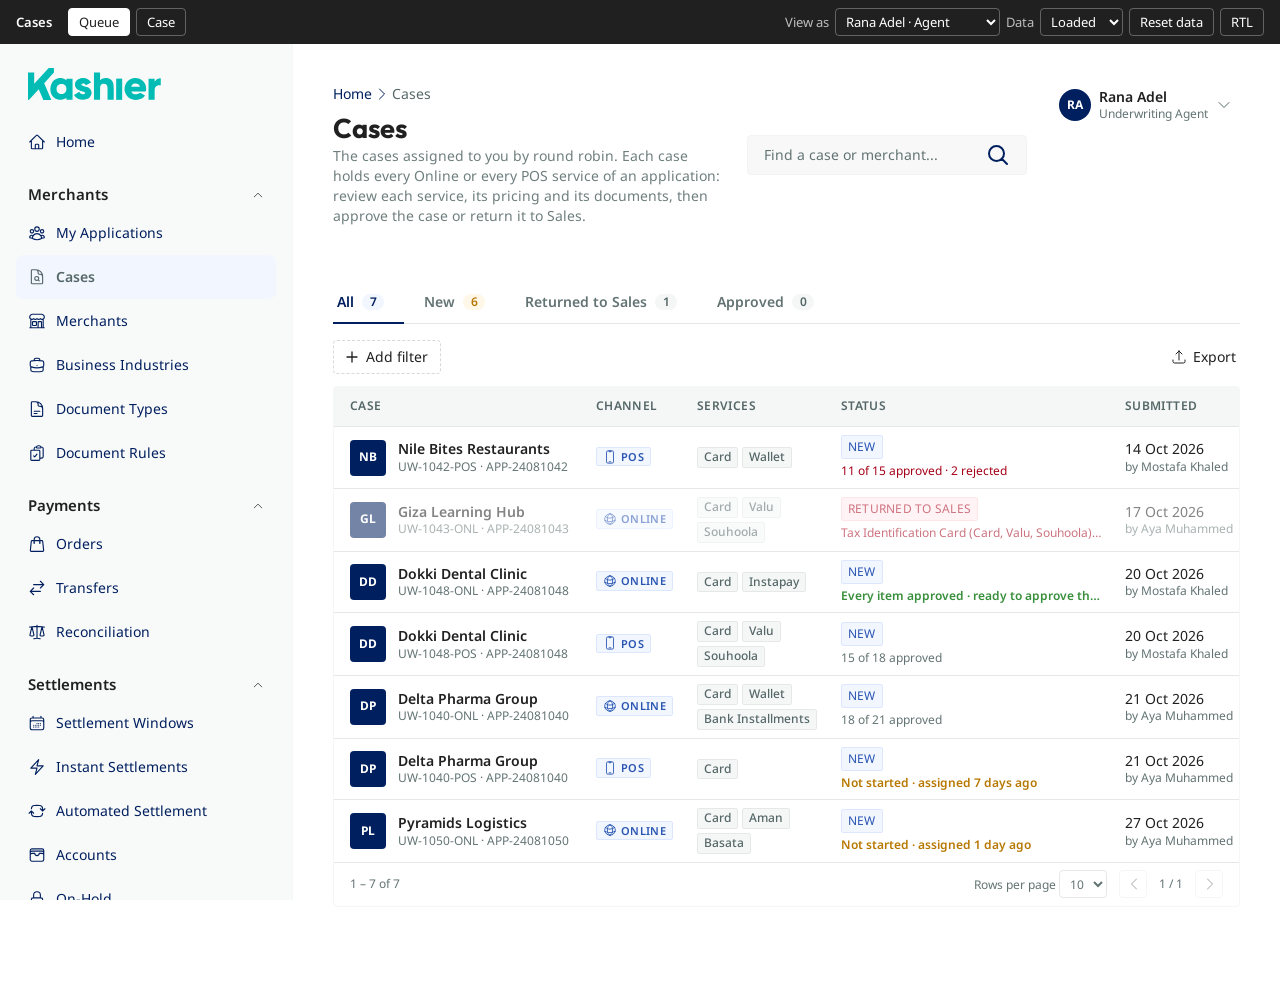
==== commit 3f40d110: "Cases: shared documents decided once, New until decided, return to Sales with feedback, payout metho" ====
--- a/cases/index.html
+++ b/cases/index.html
@@ -45,6 +45,9 @@
   .dt td.num { white-space: nowrap; }
   .dt td.go { width: 40px; padding-inline: 4px 12px; color: var(--cadet-base); }
   .dt tr:focus-visible td { background: var(--primary-10); outline: none; }
+  /* returned to Sales: view only until Sales resubmits it */
+  .dt tr.dim td { opacity: .55; }
+  .rc.dim { opacity: .6; }
   .svcs { display: flex; flex-wrap: wrap; gap: 4px; max-width: 260px; }
   .svcs .tag { text-transform: none; letter-spacing: 0; font-weight: 500; font-size: 12px; }
   .sub2 { display: block; margin-block-start: 4px; font-size: 12px; color: var(--muted-fg); max-width: 260px; white-space: nowrap; overflow: hidden; text-overflow: ellipsis; }
